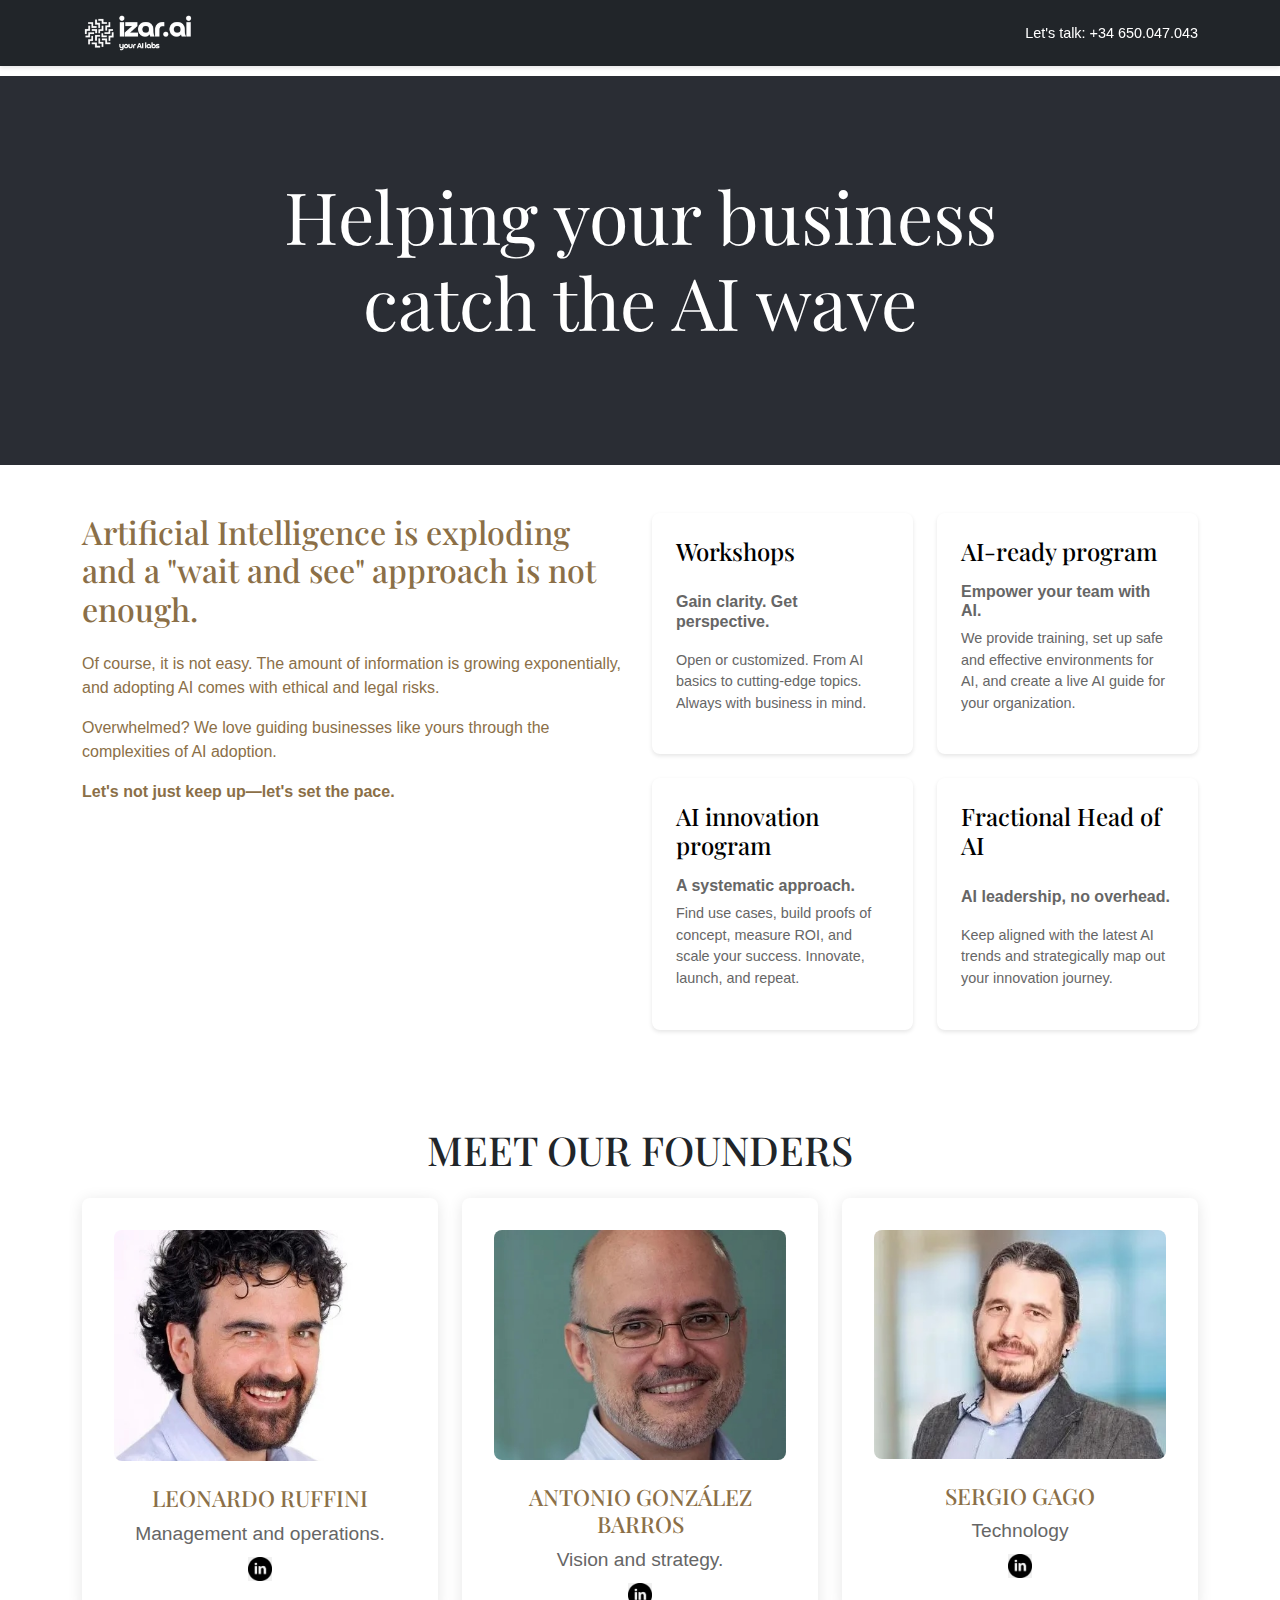
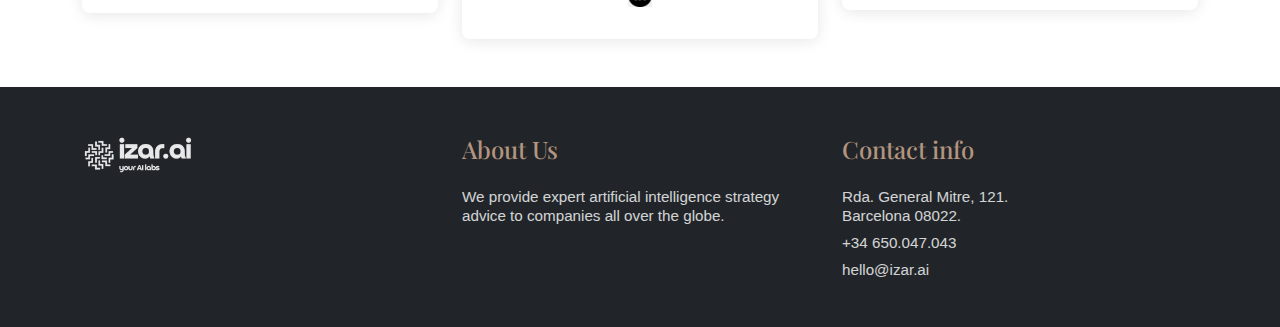
==== index.html @ d289341b "Initial commit" ====
<!DOCTYPE html>
<html lang="en">
<head>
    <meta charset="UTF-8">
    <meta name="viewport" content="width=device-width, initial-scale=1.0">
    <title>AI Business Solutions</title>
    <!-- Bootstrap CSS -->
    <link href="https://cdn.jsdelivr.net/npm/bootstrap@5.3.0/dist/css/bootstrap.min.css" rel="stylesheet">
    <!-- Custom CSS -->
    <link href="css/styles.css" rel="stylesheet">
    <!-- Google Fonts - Playfair Display for headings -->
    <link href="https://fonts.googleapis.com/css2?family=Playfair+Display:wght@400;700&display=swap" rel="stylesheet">
</head>
<body>
    <!-- Navigation -->
    <nav class="navbar navbar-expand-lg navbar-dark bg-dark fixed-top">
        <div class="container">
            <a class="navbar-brand" href="#">
                <img src="images/logo.png" alt="izar.ai" height="40">
            </a>
            <div class="navbar-text text-white">
                <a href="tel:+34650047043" class="text-white text-decoration-none">
                    <i class="bi bi-telephone me-2"></i>Let's talk: +34 650.047.043
                </a>
            </div>
        </div>
    </nav>

    <!-- Hero Section -->
    <header class="hero-section text-white">
        <div class="container">
            <div class="row align-items-center">
                <div class="col-12 text-center">
                    <h1 class="display-1 mb-4">Helping your business<br>catch the AI wave</h1>
                </div>
            </div>
        </div>
    </header>

    <!-- Main Content -->
    <main class="main-content">
        <div class="container py-5">
            <div class="row">
                <div class="col-lg-6">
                    <h2 class="text-brown">Artificial Intelligence is exploding and a "wait and see" approach is not enough.</h2>
                    <p class="text-brown mt-4">Of course, it is not easy. The amount of information is growing exponentially, and adopting AI comes with ethical and legal risks.</p>
                    <p class="text-brown">Overwhelmed? We love guiding businesses like yours through the complexities of AI adoption.</p>
                    <p class="text-brown fw-bold">Let's not just keep up—let's set the pace.</p>
                </div>
                <div class="col-lg-6">
                    <div class="row">
                        <div class="col-md-6 mb-4">
                            <div class="service-card">
                                <h3>Workshops</h3>
                                <h4>Gain clarity. Get perspective.</h4>
                                <p>Open or customized. From AI basics to cutting-edge topics. Always with business in mind.</p>
                            </div>
                        </div>
                        <div class="col-md-6 mb-4">
                            <div class="service-card">
                                <h3>AI-ready program</h3>
                                <h4>Empower your team with AI.</h4>
                                <p>We provide training, set up safe and effective environments for AI, and create a live AI guide for your organization.</p>
                            </div>
                        </div>
                        <div class="col-md-6 mb-4">
                            <div class="service-card">
                                <h3>AI innovation program</h3>
                                <h4>A systematic approach.</h4>
                                <p>Find use cases, build proofs of concept, measure ROI, and scale your success. Innovate, launch, and repeat.</p>
                            </div>
                        </div>
                        <div class="col-md-6 mb-4">
                            <div class="service-card">
                                <h3>Fractional Head of AI</h3>
                                <h4>AI leadership, no overhead.</h4>
                                <p>Keep aligned with the latest AI trends and strategically map out your innovation journey.</p>
                            </div>
                        </div>
                    </div>
                </div>
            </div>
        </div>
    </main>

    <!-- Team Section -->
    <section class="team-section py-4">
        <div class="container">
            <h2 class="text-center mb-4">MEET OUR FOUNDERS</h2>
            <div class="row">
                <!-- Founder 1 -->
                <div class="col-lg-4 mb-4">
                    <div class="team-card text-center">
                        <img src="images/leonardo.jpg" alt="Team member" class="team-img mb-4">
                        <h3 class="team-name">LEONARDO RUFFINI</h3>
                        <div class="team-role mb-2">Management and operations.</div>
                        <a href="https://www.linkedin.com/in/leoruffini/" target="_blank" class="linkedin-link">
                            <img src="images/linkedin.png" alt="LinkedIn" class="linkedin-icon">
                        </a>
                    </div>
                </div>
                <!-- Founder 2 -->
                <div class="col-lg-4 mb-4">
                    <div class="team-card text-center">
                        <img src="images/antonio.jpg" alt="Team member" class="team-img mb-4">
                        <h3 class="team-name">ANTONIO GONZÁLEZ BARROS</h3>
                        <div class="team-role mb-2">Vision and strategy.</div>
                        <a href="https://www.linkedin.com/in/agbarros/" target="_blank" class="linkedin-link">
                            <img src="images/linkedin.png" alt="LinkedIn" class="linkedin-icon">
                        </a>
                    </div>
                </div>
                <!-- Founder 3 -->
                <div class="col-lg-4 mb-4">
                    <div class="team-card text-center">
                        <img src="images/sergio.jpg" alt="Team member" class="team-img mb-4">
                        <h3 class="team-name">SERGIO GAGO</h3>
                        <div class="team-role mb-2">Technology</div>
                        <a href="https://www.linkedin.com/in/sergiogh/" target="_blank" class="linkedin-link">
                            <img src="images/linkedin.png" alt="LinkedIn" class="linkedin-icon">
                        </a>
                    </div>
                </div>
            </div>
        </div>
    </section>

    <!-- Footer -->
    <footer class="footer bg-dark text-white py-5">
        <div class="container">
            <div class="row">
                <!-- Logo Column -->
                <div class="col-md-4 mb-4 mb-md-0">
                    <img src="images/logo.png" alt="izar.ai" height="40" class="mb-4">
                </div>
                
                <!-- About Us Column -->
                <div class="col-md-4 mb-4 mb-md-0">
                    <h3 class="footer-heading">About Us</h3>
                    <p>We provide expert artificial intelligence strategy advice to companies all over the globe.</p>
                </div>
                
                <!-- Contact Info Column -->
                <div class="col-md-4">
                    <h3 class="footer-heading">Contact info</h3>
                    <p class="mb-2">Rda. General Mitre, 121.<br>Barcelona 08022.</p>
                    <p class="mb-2">+34 650.047.043</p>
                    <p class="mb-0">hello@izar.ai</p>
                </div>
            </div>
        </div>
    </footer>

    <!-- Bootstrap JS -->
    <script src="https://cdn.jsdelivr.net/npm/bootstrap@5.3.0/dist/js/bootstrap.bundle.min.js"></script>
</body>
</html>
---- css/styles.css ----
:root {
    --brown-text: #8B6F47;
    --dark-bg: #2A2D34;
}

body {
    font-family: 'Arial', sans-serif;
    padding-top: 76px;
}

h1, h2, h3 {
    font-family: 'Playfair Display', serif;
}

.hero-section {
    background-color: var(--dark-bg);
    min-height: 30vh;
    display: flex;
    align-items: center;
    padding: 6rem 0;
}

.hero-section h1 {
    font-size: 4.5rem;
    line-height: 1.2;
}

.text-brown {
    color: var(--brown-text);
}

.service-card {
    padding: 1.5rem;
    height: 100%;
    background-color: #fff;
    border-radius: 8px;
    box-shadow: 0 2px 4px rgba(0,0,0,0.1);
    display: flex;
    flex-direction: column;
    justify-content: space-between;
}

.service-card h3 {
    color: #000;
    font-size: 1.5rem;
    margin-bottom: 1rem;
}

.service-card h4 {
    color: #666;
    font-size: 1rem;
    font-weight: 900;  /* Increased from bold for stronger appearance */
    margin-bottom: 0.5rem;
}

.service-card p {
    color: #666;
    font-size: 0.9rem;
}

/* Responsive Styles */
@media (max-width: 768px) {
    .hero-section {
        min-height: 25vh;
    }
    .hero-section h1 {
        font-size: 2.5rem;
    }
    
    .service-card {
        margin-bottom: 1rem;
    }
}

@media (max-width: 576px) {
    .hero-section h1 {
        font-size: 2rem;
    }
}

/* Team Section Styles */
.team-section h2 {
    font-family: 'Playfair Display', serif;
    font-size: 2.5rem;
    margin-bottom: 2rem;
}

.team-card {
    background: white;
    padding: 2rem;
    padding-bottom: 1rem;
    border-radius: 8px;
    box-shadow: 0 2px 15px rgba(0,0,0,0.1);
    transition: transform 0.3s ease;
}

.team-card:hover {
    transform: translateY(-5px);
}

.team-img {
    width: 100%;
    height: auto;
    border-radius: 8px;
    margin-bottom: 1.5rem;
}

.team-name {
    font-family: 'Playfair Display', serif;
    color: var(--brown-text);
    font-size: 1.4rem;
}

.team-role {
    color: #666;
    font-size: 1.2rem;
}

.team-description {
    color: #777;
    font-size: 1rem;
}

.linkedin-icon {
    width: 24px;
    height: 24px;
    transition: opacity 0.3s ease;
    margin-bottom: 1rem;
}

.linkedin-link:hover .linkedin-icon {
    opacity: 0.8;
}

@media (max-width: 768px) {
    .team-card {
        margin-bottom: 2rem;
    }
}

.footer {
    background-color: var(--dark-bg);
}

.footer-heading {
    font-family: 'Playfair Display', serif;
    color: #B3947F;  /* Lighter brown color */
    font-size: 1.5rem;
    margin-bottom: 1.5rem;
}

.footer p {
    color: #ffffff;
    opacity: 0.8;
    font-size: 0.95rem;
    line-height: 1.25;
}

.footer img {
    opacity: 0.9;
}

.navbar {
    box-shadow: 0 2px 4px rgba(0,0,0,0.1);
}

/* Add Bootstrap Icons if not already included in your head section */
@import url("https://cdn.jsdelivr.net/npm/bootstrap-icons@1.11.0/font/bootstrap-icons.css");

.navbar-text a {
    font-size: 0.9rem;
    transition: opacity 0.3s ease;
}

.navbar-text a:hover {
    opacity: 0.8;
}

@media (max-width: 768px) {
    .navbar-text {
        font-size: 0.8rem;
    }
}
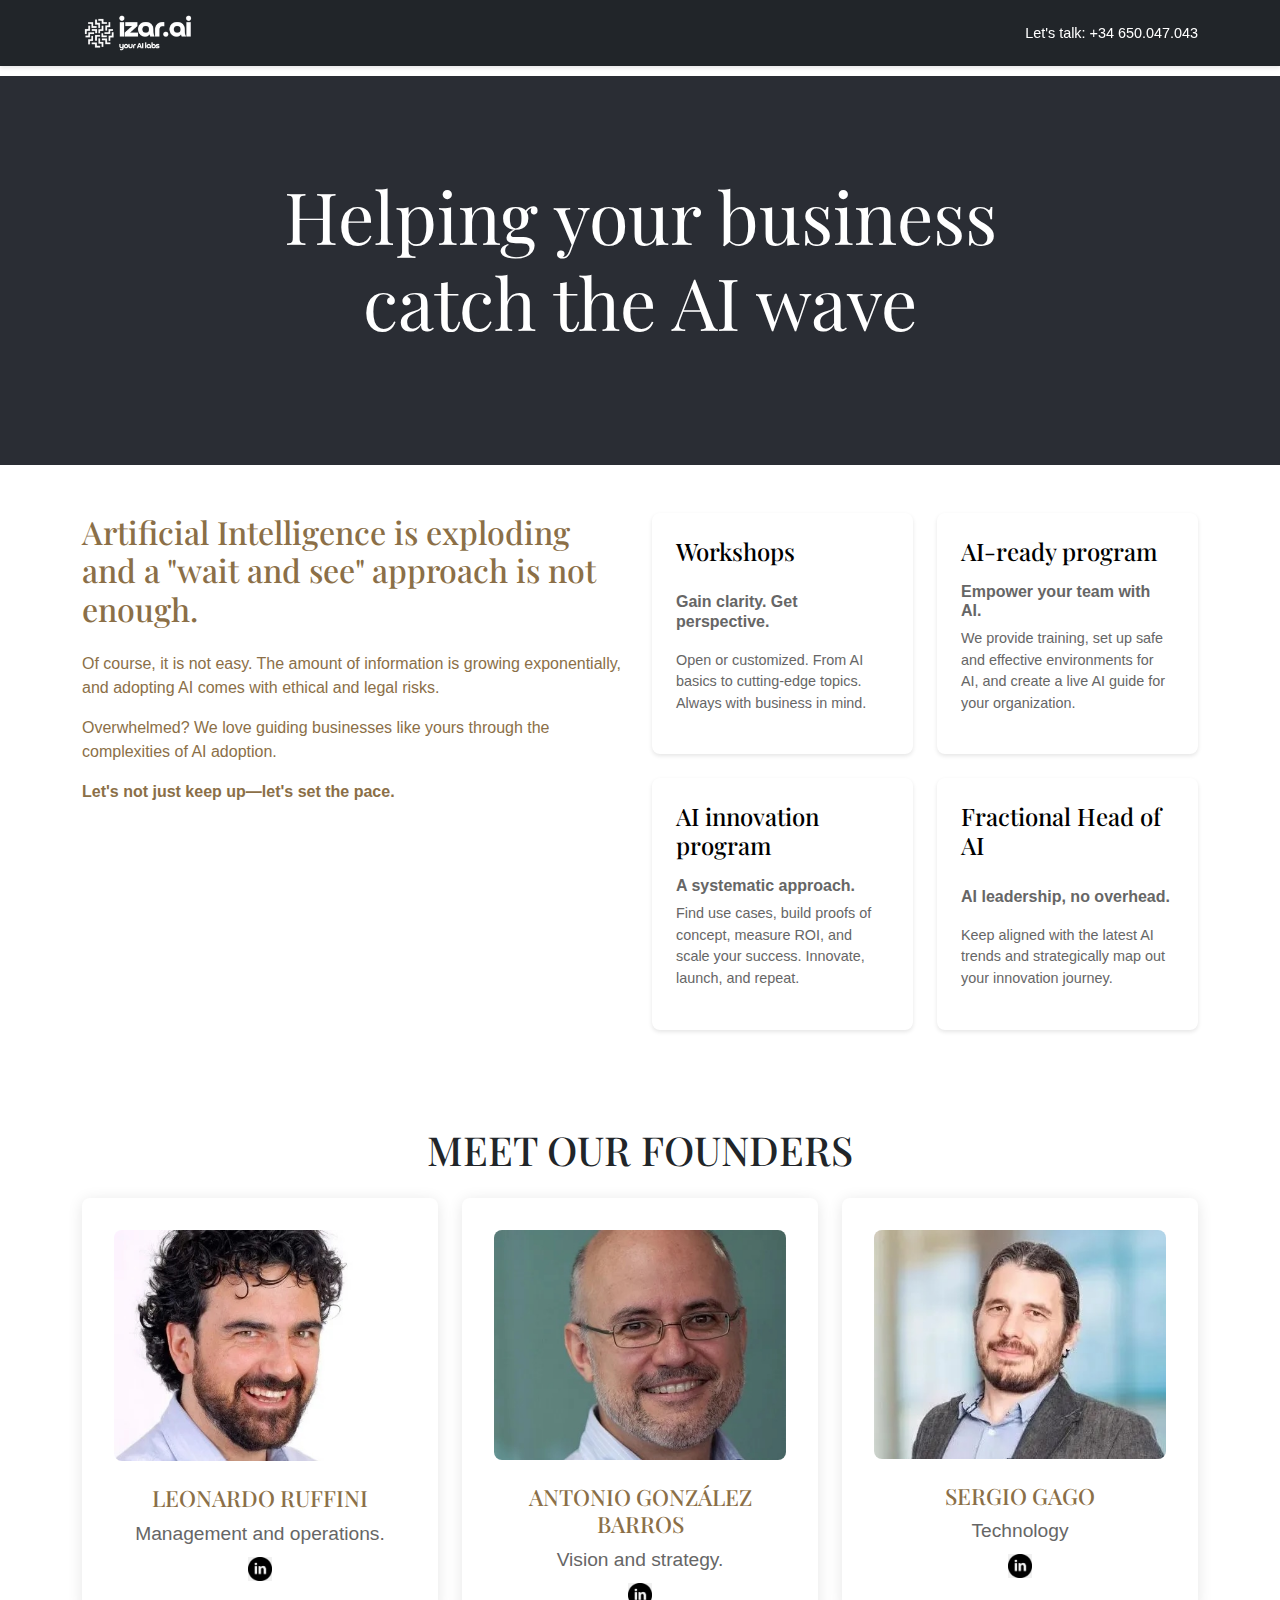
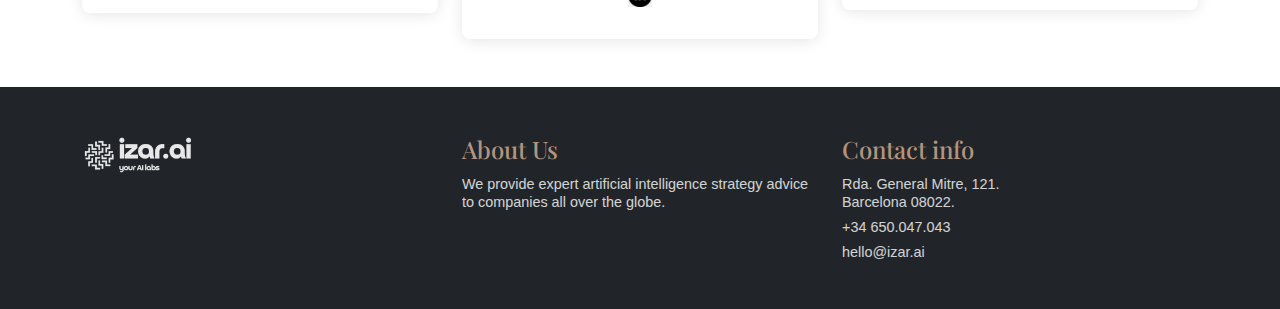
==== commit d2e33b68: "Added favicons" ====
--- a/index.html
+++ b/index.html
@@ -4,6 +4,10 @@
     <meta charset="UTF-8">
     <meta name="viewport" content="width=device-width, initial-scale=1.0">
     <title>AI Business Solutions</title>
+    <!-- Favicons -->
+    <link rel="icon" type="image/png" href="images/browser.png">
+    <link rel="apple-touch-icon" href="images/iPhone.png">
+    <link rel="manifest" href="manifest.json">
     <!-- Bootstrap CSS -->
     <link href="https://cdn.jsdelivr.net/npm/bootstrap@5.3.0/dist/css/bootstrap.min.css" rel="stylesheet">
     <!-- Custom CSS -->
--- a/css/styles.css
+++ b/css/styles.css
@@ -146,14 +146,14 @@
     font-family: 'Playfair Display', serif;
     color: #B3947F;  /* Lighter brown color */
     font-size: 1.5rem;
-    margin-bottom: 1.5rem;
+    margin-bottom: 0.8rem;
 }
 
 .footer p {
     color: #ffffff;
     opacity: 0.8;
-    font-size: 0.95rem;
-    line-height: 1.25;
+    font-size: 0.9rem;
+    line-height: 1.2;
 }
 
 .footer img {
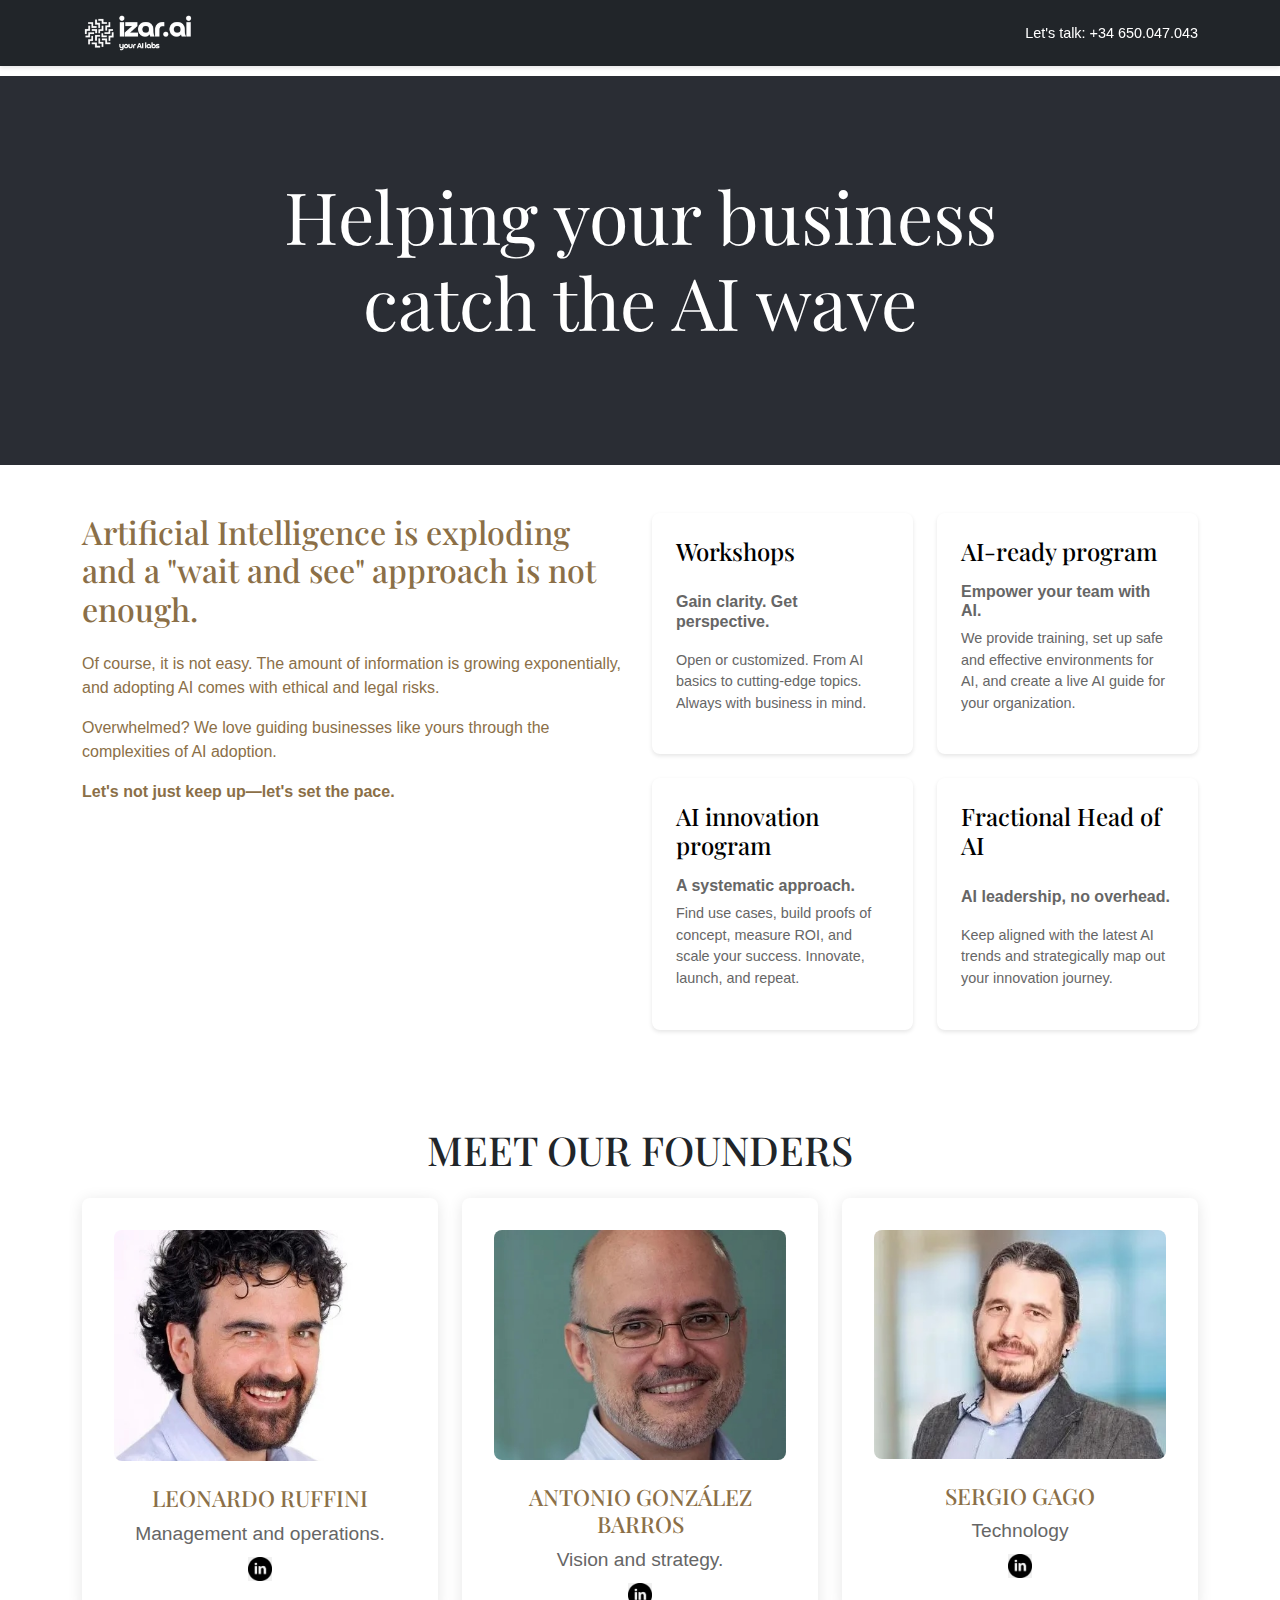
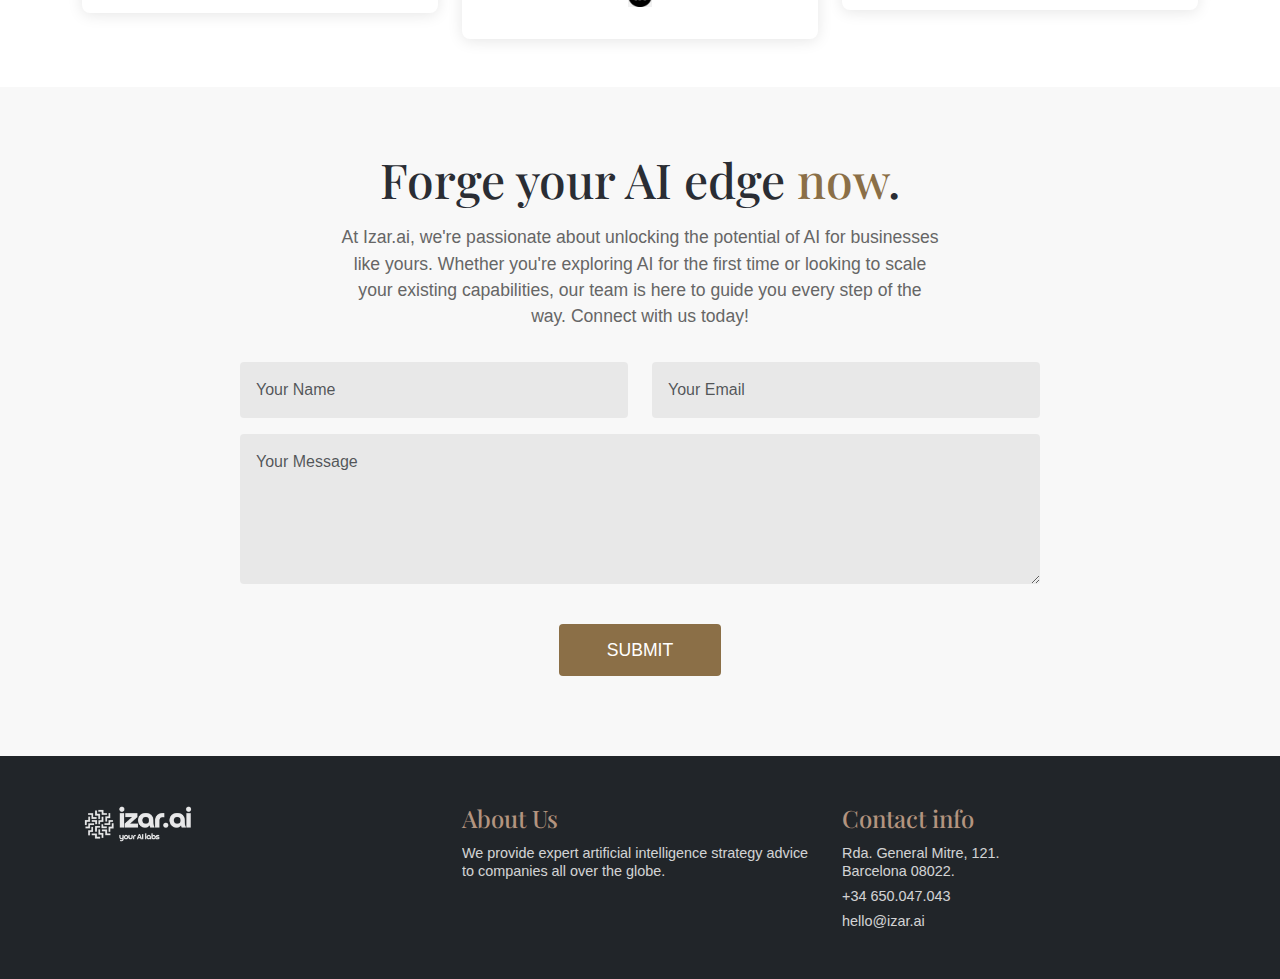
==== commit 9c5808f7: "Aded Contact Form" ====
--- a/index.html
+++ b/index.html
@@ -1,6 +1,15 @@
 <!DOCTYPE html>
 <html lang="en">
 <head>
+    <!-- Google tag (gtag.js) -->
+    <script async src="https://www.googletagmanager.com/gtag/js?id=G-TTHL0PY0VG"></script>
+    <script>
+        window.dataLayer = window.dataLayer || [];
+        function gtag(){dataLayer.push(arguments);}
+        gtag('js', new Date());
+        gtag('config', 'G-TTHL0PY0VG');
+    </script>
+    
     <meta charset="UTF-8">
     <meta name="viewport" content="width=device-width, initial-scale=1.0">
     <title>AI Business Solutions</title>
@@ -14,6 +23,22 @@
     <link href="css/styles.css" rel="stylesheet">
     <!-- Google Fonts - Playfair Display for headings -->
     <link href="https://fonts.googleapis.com/css2?family=Playfair+Display:wght@400;700&display=swap" rel="stylesheet">
+    <meta name="description" content="Expert AI strategy and consulting services helping businesses navigate artificial intelligence adoption">
+    <meta name="keywords" content="AI consulting, artificial intelligence, business strategy, AI workshops">
+    
+    <!-- Open Graph / Facebook -->
+    <meta property="og:type" content="website">
+    <meta property="og:url" content="https://izar.ai/">
+    <meta property="og:title" content="AI Business Solutions | izar.ai">
+    <meta property="og:description" content="Expert AI strategy and consulting services helping businesses navigate artificial intelligence adoption">
+    <meta property="og:image" content="https://izar.ai/images/og-image.jpg">
+    
+    <!-- Twitter -->
+    <meta name="twitter:card" content="summary_large_image">
+    <meta name="twitter:url" content="https://izar.ai/">
+    <meta name="twitter:title" content="AI Business Solutions | izar.ai">
+    <meta name="twitter:description" content="Expert AI strategy and consulting services helping businesses navigate artificial intelligence adoption">
+    <meta name="twitter:image" content="https://izar.ai/images/og-image.jpg">
 </head>
 <body>
     <!-- Navigation -->
@@ -95,7 +120,7 @@
                 <!-- Founder 1 -->
                 <div class="col-lg-4 mb-4">
                     <div class="team-card text-center">
-                        <img src="images/leonardo.jpg" alt="Team member" class="team-img mb-4">
+                        <img src="images/leonardo.jpg" alt="Team member" class="team-img mb-4" loading="lazy">
                         <h3 class="team-name">LEONARDO RUFFINI</h3>
                         <div class="team-role mb-2">Management and operations.</div>
                         <a href="https://www.linkedin.com/in/leoruffini/" target="_blank" class="linkedin-link">
@@ -106,7 +131,7 @@
                 <!-- Founder 2 -->
                 <div class="col-lg-4 mb-4">
                     <div class="team-card text-center">
-                        <img src="images/antonio.jpg" alt="Team member" class="team-img mb-4">
+                        <img src="images/antonio.jpg" alt="Team member" class="team-img mb-4" loading="lazy">
                         <h3 class="team-name">ANTONIO GONZÁLEZ BARROS</h3>
                         <div class="team-role mb-2">Vision and strategy.</div>
                         <a href="https://www.linkedin.com/in/agbarros/" target="_blank" class="linkedin-link">
@@ -117,13 +142,44 @@
                 <!-- Founder 3 -->
                 <div class="col-lg-4 mb-4">
                     <div class="team-card text-center">
-                        <img src="images/sergio.jpg" alt="Team member" class="team-img mb-4">
+                        <img src="images/sergio.jpg" alt="Team member" class="team-img mb-4" loading="lazy">
                         <h3 class="team-name">SERGIO GAGO</h3>
                         <div class="team-role mb-2">Technology</div>
                         <a href="https://www.linkedin.com/in/sergiogh/" target="_blank" class="linkedin-link">
                             <img src="images/linkedin.png" alt="LinkedIn" class="linkedin-icon">
                         </a>
                     </div>
+                </div>
+            </div>
+        </div>
+    </section>
+
+    <!-- Contact Form Section -->
+    <section class="contact-section">
+        <div class="container">
+            <h2 class="text-center">Forge your AI edge <span style="color: var(--brown-text);">now</span>.</h2>
+            <p class="text-center">At Izar.ai, we're passionate about unlocking the potential of AI for businesses like yours. Whether you're exploring AI for the first time or looking to scale your existing capabilities, our team is here to guide you every step of the way. Connect with us today!</p>
+            <div class="row justify-content-center">
+                <div class="col-md-10">
+                    <form id="contact-form" class="contact-form">
+                        <div class="row">
+                            <div class="col-md-6">
+                                <input type="text" class="form-control" name="name" placeholder="Your Name" required>
+                            </div>
+                            <div class="col-md-6">
+                                <input type="email" class="form-control" name="email" placeholder="Your Email" required>
+                            </div>
+                        </div>
+                        <div class="row">
+                            <div class="col-12">
+                                <textarea class="form-control" name="message" placeholder="Your Message" required></textarea>
+                            </div>
+                        </div>
+                        <div class="text-center mt-4">
+                            <button type="submit" class="btn btn-submit">SUBMIT</button>
+                        </div>
+                        <div id="form-status" class="mt-3 text-center"></div>
+                    </form>
                 </div>
             </div>
         </div>
@@ -157,5 +213,35 @@
 
     <!-- Bootstrap JS -->
     <script src="https://cdn.jsdelivr.net/npm/bootstrap@5.3.0/dist/js/bootstrap.bundle.min.js"></script>
+    
+    <!-- Contact Form Script -->
+    <script>
+    const form = document.getElementById('contact-form');
+    form.addEventListener('submit', e => {
+        e.preventDefault();
+        const submitButton = form.querySelector('button[type="submit"]');
+        submitButton.disabled = true;
+        submitButton.innerHTML = 'Sending...';
+        
+        fetch('https://script.google.com/macros/s/AKfycbxqbLZjiGDMPCNY7_tumDEKHd_CZKUxZTntUwDm9pQwXSYJQsiw57AsEoZp-xdAxv0pgA/exec', {
+            method: 'POST',
+            body: new FormData(form)
+        })
+        .then(response => response.json())
+        .then(data => {
+            document.getElementById('form-status').innerHTML = 
+                '<div class="alert alert-success">Thank you for your message. We\'ll be in touch soon!</div>';
+            form.reset();
+        })
+        .catch(error => {
+            document.getElementById('form-status').innerHTML = 
+                '<div class="alert alert-danger">Sorry, there was an error. Please try again.</div>';
+        })
+        .finally(() => {
+            submitButton.disabled = false;
+            submitButton.innerHTML = 'Send Message';
+        });
+    });
+    </script>
 </body>
 </html>
--- a/css/styles.css
+++ b/css/styles.css
@@ -181,3 +181,62 @@
         font-size: 0.8rem;
     }
 }
+
+/* Contact Form Styles */
+.contact-section {
+    background-color: #f8f8f8;
+    padding: 4rem 0;
+}
+
+.contact-section h2 {
+    font-size: 3rem;
+    margin-bottom: 1rem;
+    color: #2A2D34;
+}
+
+.contact-section p {
+    color: #666;
+    font-size: 1.1rem;
+    margin-bottom: 2rem;
+    max-width: 600px;
+    margin-left: auto;
+    margin-right: auto;
+}
+
+.contact-form {
+    max-width: 800px;
+    margin: 0 auto;
+}
+
+.form-control {
+    background-color: #e8e8e8;
+    border: none;
+    padding: 1rem;
+    margin-bottom: 1rem;
+    border-radius: 4px;
+}
+
+.form-control:focus {
+    background-color: #f0f0f0;
+    box-shadow: none;
+    border: 1px solid var(--brown-text);
+}
+
+textarea.form-control {
+    min-height: 150px;
+}
+
+.btn-submit {
+    background-color: var(--brown-text);
+    color: white;
+    padding: 0.8rem 3rem;
+    border: none;
+    border-radius: 4px;
+    font-size: 1.1rem;
+    transition: all 0.3s ease;
+}
+
+.btn-submit:hover {
+    background-color: #725a39;
+    transform: translateY(-2px);
+}
